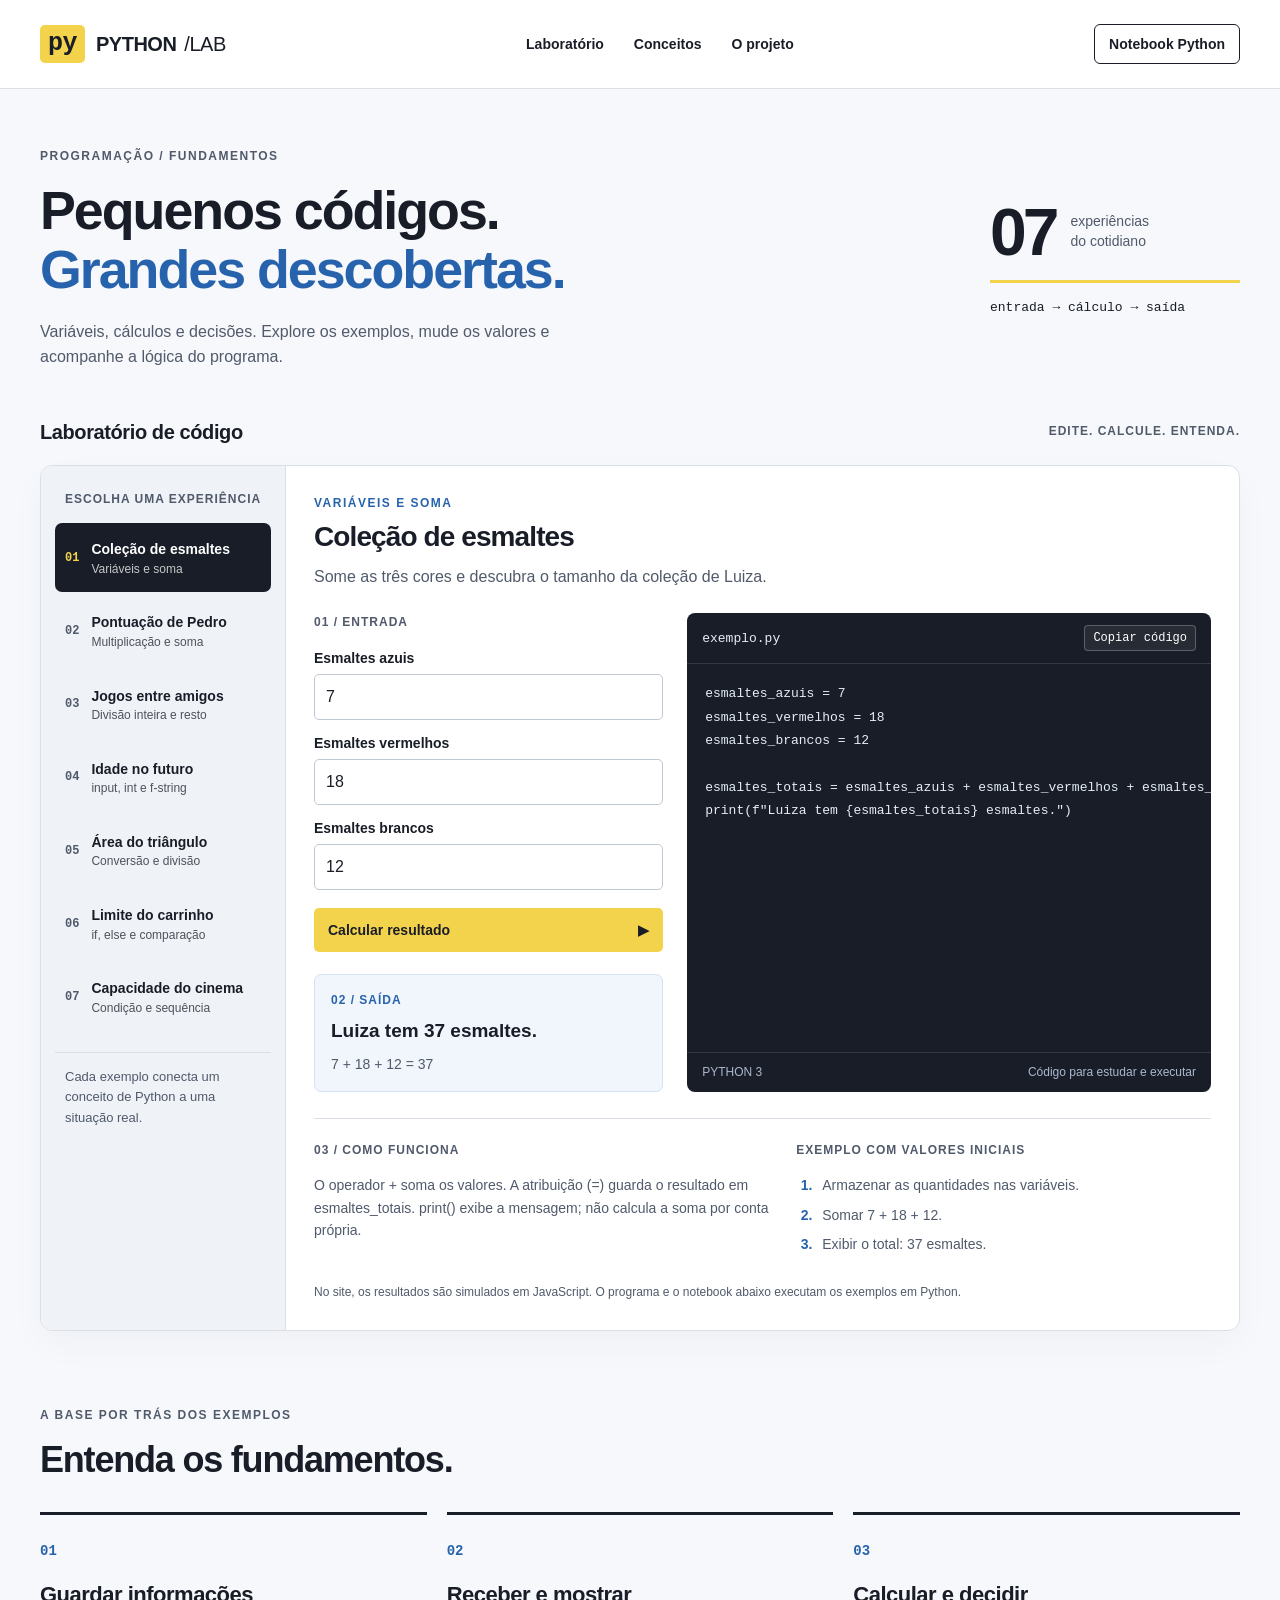
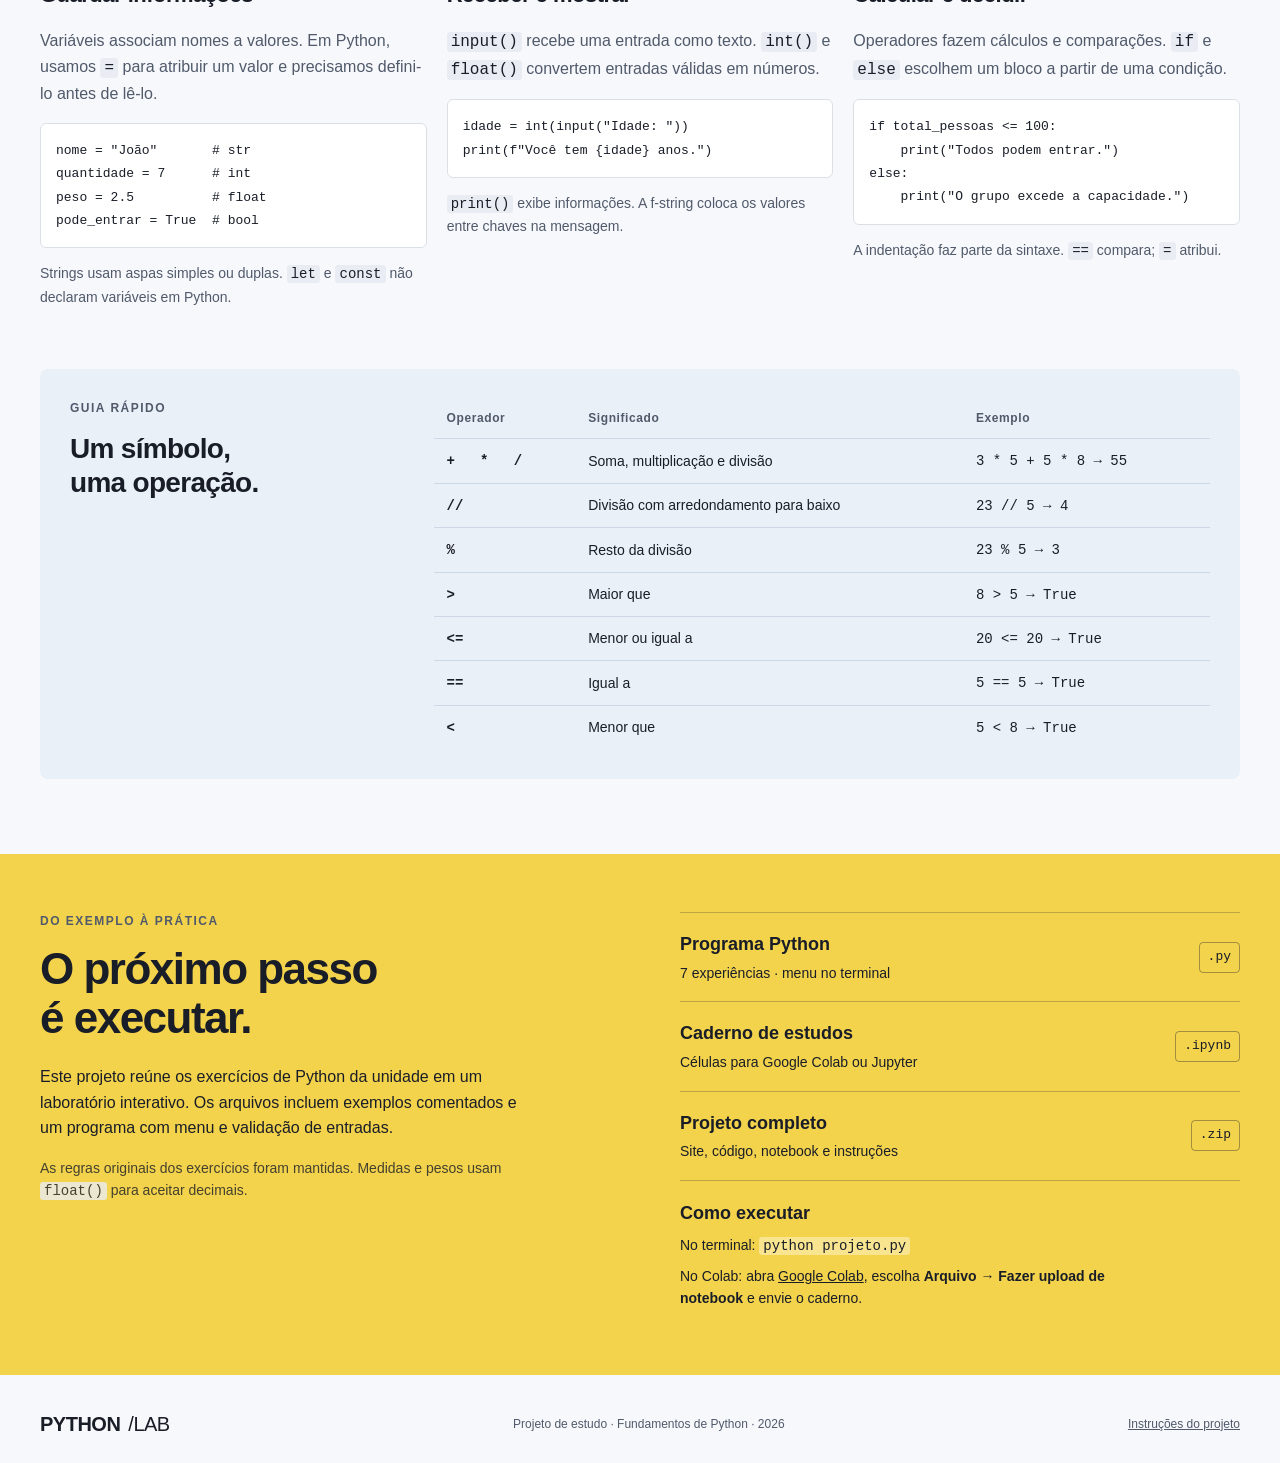
==== index.html @ bea17770 "Add files via upload" ====
<!doctype html>
<html lang="pt-BR">
<head>
<meta charset="utf-8"><meta name="viewport" content="width=device-width, initial-scale=1"><meta name="theme-color" content="#f4d34c">
<title>PYTHON LAB — Fundamentos na prática</title><meta name="description" content="Experimente variáveis, cálculos e condições com sete exemplos de Python. Inclui programa e notebook para executar.">
<link rel="icon" type="image/svg+xml" href="data:image/svg+xml,%3Csvg xmlns='http://www.w3.org/2000/svg' viewBox='0 0 32 32'%3E%3Crect width='32' height='32' rx='7' fill='%23f4d34c'/%3E%3Ctext x='5' y='23' font-family='monospace' font-size='21' font-weight='bold' fill='%23191d27'%3Epy%3C/text%3E%3C/svg%3E">
<link rel="stylesheet" href="style.css"><script src="script.js" defer></script>
</head>
<body>
<a class="skip" href="#laboratorio">Pular para o laboratório</a>
<header><a href="#inicio" class="brand"><span class="brand-mark">py</span>PYTHON<span class="brand-light">/LAB</span></a><nav aria-label="Principal"><a href="#laboratorio">Laboratório</a><a href="#conceitos">Conceitos</a><a href="#projeto">O projeto</a></nav><a class="download-header" href="python_lab.ipynb" download>Notebook Python</a></header>
<main id="inicio">
<section class="intro wrap"><div><p class="eyebrow">PROGRAMAÇÃO / FUNDAMENTOS</p><h1>Pequenos códigos.<br><em>Grandes descobertas.</em></h1><p class="intro-text">Variáveis, cálculos e decisões. Explore os exemplos, mude os valores e acompanhe a lógica do programa.</p></div><div class="intro-note"><span class="note-number">07</span><span>experiências<br>do cotidiano</span><span class="note-line"></span><code>entrada → cálculo → saída</code></div></section>
<section id="laboratorio" class="lab wrap" aria-labelledby="labTitle"><div class="lab-heading"><h2 id="labTitle">Laboratório de código</h2><span>EDITE. CALCULE. ENTENDA.</span></div><div class="lab-grid"><aside class="experiment-list"><p class="eyebrow">ESCOLHA UMA EXPERIÊNCIA</p><div id="moduleList" aria-label="Experiências"></div><p class="list-note">Cada exemplo conecta um conceito de Python a uma situação real.</p></aside><div class="experiment"><div class="experiment-heading"><p class="eyebrow" id="category">CARREGANDO EXEMPLOS</p><h3 id="experimentTitle">Coleção de esmaltes</h3><p id="description">Preparando o laboratório…</p></div><div class="work-grid"><div class="inputs-panel"><p class="small-label">01 / ENTRADA</p><form id="calcForm"><div id="fields"></div><button class="button run" type="submit">Calcular resultado <span aria-hidden="true">▶</span></button></form><p id="error" role="alert" hidden></p><div class="output" aria-live="polite" aria-atomic="true"><p class="small-label">02 / SAÍDA</p><strong id="result">—</strong><p id="detail"></p></div></div><div class="code-panel"><div class="code-head"><span>exemplo.py</span><button type="button" id="copyCode" aria-label="Copiar código Python">Copiar código</button></div><pre tabindex="0" aria-label="Código equivalente em Python"><code id="code"></code></pre><div class="code-foot">PYTHON 3 <span>Código para estudar e executar</span></div></div></div><div class="explanation"><div><p class="small-label">03 / COMO FUNCIONA</p><p id="explanation"></p></div><div><p class="small-label">EXEMPLO COM VALORES INICIAIS</p><ol id="steps"></ol></div></div><p class="simulation-note">No site, os resultados são simulados em JavaScript. O programa e o notebook abaixo executam os exemplos em Python.</p></div></div><noscript><p>Ative JavaScript para experimentar os cálculos. Você também pode baixar o programa Python e o notebook.</p></noscript></section>
<section id="conceitos" class="concepts wrap"><div class="section-title"><p class="eyebrow">A BASE POR TRÁS DOS EXEMPLOS</p><h2>Entenda os fundamentos.</h2></div><div class="concept-grid"><article><span class="concept-index">01</span><h3>Guardar informações</h3><p>Variáveis associam nomes a valores. Em Python, usamos <code>=</code> para atribuir um valor e precisamos defini-lo antes de lê-lo.</p><pre><code>nome = "João"       # str
quantidade = 7      # int
peso = 2.5          # float
pode_entrar = True  # bool</code></pre><p class="concept-note">Strings usam aspas simples ou duplas. <code>let</code> e <code>const</code> não declaram variáveis em Python.</p></article><article><span class="concept-index">02</span><h3>Receber e mostrar</h3><p><code>input()</code> recebe uma entrada como texto. <code>int()</code> e <code>float()</code> convertem entradas válidas em números.</p><pre><code>idade = int(input("Idade: "))
print(f"Você tem {idade} anos.")</code></pre><p class="concept-note"><code>print()</code> exibe informações. A f-string coloca os valores entre chaves na mensagem.</p></article><article><span class="concept-index">03</span><h3>Calcular e decidir</h3><p>Operadores fazem cálculos e comparações. <code>if</code> e <code>else</code> escolhem um bloco a partir de uma condição.</p><pre><code>if total_pessoas &lt;= 100:
    print("Todos podem entrar.")
else:
    print("O grupo excede a capacidade.")</code></pre><p class="concept-note">A indentação faz parte da sintaxe. <code>==</code> compara; <code>=</code> atribui.</p></article></div><div class="operators"><div><p class="eyebrow">GUIA RÁPIDO</p><h3>Um símbolo,<br>uma operação.</h3></div><div class="table-scroll"><table><caption class="sr-only">Operadores aritméticos e de comparação em Python</caption><thead><tr><th scope="col">Operador</th><th scope="col">Significado</th><th scope="col">Exemplo</th></tr></thead><tbody><tr><th scope="row"><code>+ &nbsp; * &nbsp; /</code></th><td>Soma, multiplicação e divisão</td><td><code>3 * 5 + 5 * 8 → 55</code></td></tr><tr><th scope="row"><code>//</code></th><td>Divisão com arredondamento para baixo</td><td><code>23 // 5 → 4</code></td></tr><tr><th scope="row"><code>%</code></th><td>Resto da divisão</td><td><code>23 % 5 → 3</code></td></tr><tr><th scope="row"><code>&gt;</code></th><td>Maior que</td><td><code>8 &gt; 5 → True</code></td></tr><tr><th scope="row"><code>&lt;=</code></th><td>Menor ou igual a</td><td><code>20 &lt;= 20 → True</code></td></tr><tr><th scope="row"><code>==</code></th><td>Igual a</td><td><code>5 == 5 → True</code></td></tr><tr><th scope="row"><code>&lt;</code></th><td>Menor que</td><td><code>5 &lt; 8 → True</code></td></tr></tbody></table></div></div></section>
<section id="projeto" class="project-section"><div class="project wrap"><div><p class="eyebrow">DO EXEMPLO À PRÁTICA</p><h2>O próximo passo<br>é executar.</h2><p>Este projeto reúne os exercícios de Python da unidade em um laboratório interativo. Os arquivos incluem exemplos comentados e um programa com menu e validação de entradas.</p><p class="project-note">As regras originais dos exercícios foram mantidas. Medidas e pesos usam <code>float()</code> para aceitar decimais.</p></div><div class="download-list"><a href="projeto.py" download><span><b>Programa Python</b><small>7 experiências · menu no terminal</small></span><code>.py</code></a><a href="python_lab.ipynb" download><span><b>Caderno de estudos</b><small>Células para Google Colab ou Jupyter</small></span><code>.ipynb</code></a><a href="python-lab-projeto.zip" download><span><b>Projeto completo</b><small>Site, código, notebook e instruções</small></span><code>.zip</code></a><div class="execute-note"><b>Como executar</b><p>No terminal: <code>python projeto.py</code></p><p>No Colab: abra <a href="https://colab.research.google.com/" target="_blank" rel="noopener">Google Colab</a>, escolha <strong>Arquivo → Fazer upload de notebook</strong> e envie o caderno.</p></div></div></div></section>
</main><footer class="wrap"><a class="brand" href="#inicio">PYTHON<span class="brand-light">/LAB</span></a><p>Projeto de estudo · Fundamentos de Python · 2026</p><a href="README.md" download>Instruções do projeto</a></footer>
</body></html>
---- style.css ----
:root{--ink:#191d27;--muted:#505a6b;--yellow:#f4d34c;--blue:#2763ac;--line:#dbe0e7;--paper:#f7f8fb}*{box-sizing:border-box}html{scroll-behavior:smooth;scroll-padding-top:25px}body{margin:0;background:var(--paper);color:var(--ink);font-family:Arial,Helvetica,sans-serif;font-size:16px;line-height:1.6}a{color:inherit}button,input{font:inherit}button,a,input{touch-action:manipulation}button{cursor:pointer}button:focus-visible,a:focus-visible,input:focus-visible,pre:focus-visible{outline:3px solid var(--blue);outline-offset:4px}[hidden]{display:none!important}.wrap{width:min(1240px,calc(100% - 80px));margin-inline:auto}header{display:flex;align-items:center;justify-content:space-between;padding:24px 40px;border-bottom:1px solid var(--line);gap:20px;background:white}.brand{display:flex;align-items:center;gap:8px;font-size:20px;font-weight:800;letter-spacing:-.5px;text-decoration:none}.brand-light{font-weight:400}.brand-mark{background:var(--yellow);padding:0 8px;border-radius:5px;font:700 25px/1.5 monospace;margin-right:3px}nav{display:flex;gap:30px;font-size:14px;font-weight:700}nav a{text-decoration:none}nav a:hover{text-decoration:underline}.download-header{font-size:14px;text-decoration:none;font-weight:700;border:1px solid var(--ink);padding:8px 14px;border-radius:6px}.intro{display:flex;justify-content:space-between;align-items:center;padding-block:58px 46px;gap:35px}.eyebrow,.small-label{font-size:12px;font-weight:700;letter-spacing:1.5px;margin:0 0 14px}.eyebrow{color:var(--muted)}h1{font-size:clamp(34px,4.2vw,56px);letter-spacing:-2px;line-height:1.1;margin:0 0 20px}h1 em{font-style:normal;color:var(--blue)}.intro-text{max-width:570px;color:var(--muted);margin:0}.intro-note{width:250px;display:flex;align-items:center;gap:15px;flex-wrap:wrap}.note-number{font-size:66px;letter-spacing:-4px;font-weight:800;line-height:1}.intro-note>span:nth-child(2){font-size:14px;color:var(--muted);line-height:1.4}.note-line{width:100%;height:3px;background:var(--yellow)}.intro-note code{font-size:13px}.lab{margin-bottom:75px}.lab-heading{display:flex;justify-content:space-between;align-items:center;margin-bottom:17px;gap:20px}.lab-heading h2{font-size:20px;letter-spacing:-.4px;margin:0}.lab-heading>span{font-size:12px;font-weight:700;letter-spacing:1px;color:var(--muted)}.lab-grid{display:grid;grid-template-columns:245px minmax(0,1fr);border:1px solid var(--line);border-radius:12px;overflow:hidden;background:white;box-shadow:0 14px 36px #16223a08}.experiment-list{background:#eff2f7;padding:24px 14px;border-right:1px solid var(--line)}.experiment-list>.eyebrow{padding-left:10px;font-size:12px;letter-spacing:1px}.module-button{width:100%;border:0;background:transparent;text-align:left;display:flex;gap:12px;align-items:center;padding:15px 10px;margin-bottom:4px;border-radius:7px;color:var(--ink)}.module-button:hover{background:#e3e8f0}.module-button[aria-pressed=true]{background:var(--ink);color:white}.module-button .num{font:700 12px monospace;color:var(--muted);flex-shrink:0}.module-button[aria-pressed=true] .num{color:var(--yellow)}.module-button b{font-size:14px;display:block}.module-button small{font-size:12px;display:block;opacity:.75;line-height:1.4}.list-note{font-size:13px;color:var(--muted);padding:14px 10px;margin:20px 0 0;border-top:1px solid var(--line)}.experiment{min-width:0;padding:28px}.experiment-heading .eyebrow{color:var(--blue);margin-bottom:7px}.experiment-heading h3{font-size:28px;letter-spacing:-.9px;line-height:1.2;margin:0 0 10px}.experiment-heading>p:last-child{color:var(--muted);margin:0 0 24px}.work-grid{display:grid;grid-template-columns:minmax(190px,.8fr) minmax(0,1.2fr);gap:24px}.small-label{color:var(--muted);font-size:12px;letter-spacing:1px}label{display:block;font-size:14px;font-weight:700;margin-bottom:5px}.field{margin-bottom:12px}input{width:100%;border:1px solid #bfc7d3;border-radius:5px;padding:9px 11px;background:white;font-variant-numeric:tabular-nums;color:var(--ink);min-width:0}.button{border:0;border-radius:5px;padding:11px 14px;font-size:14px;font-weight:700}.run{background:var(--yellow);color:var(--ink);display:flex;align-items:center;justify-content:space-between;gap:10px;width:100%;margin:18px 0 22px}.run:hover{background:#e7c232}.output{background:#f1f5fc;border:1px solid #d5e2f4;padding:16px;border-radius:7px}.output .small-label{margin-bottom:8px;color:var(--blue)}.output strong{font-size:19px;line-height:1.35;display:block}.output>p:last-child{font-size:14px;color:var(--muted);margin:9px 0 0}.code-panel{background:var(--ink);border-radius:8px;overflow:hidden;display:flex;flex-direction:column;min-width:0;color:#e5edf9}.code-head{padding:12px 15px;border-bottom:1px solid #ffffff20;display:flex;justify-content:space-between;align-items:center;gap:8px;font:13px monospace}.code-head button{background:#ffffff10;color:white;border:1px solid #ffffff40;border-radius:4px;font-size:12px;padding:5px 8px}.code-panel pre{margin:0;padding:18px;flex:1;min-height:240px;max-height:455px;font:13px/1.8 Consolas,monospace;overflow:auto;tab-size:4;white-space:pre}.code-foot{border-top:1px solid #ffffff20;padding:10px 15px;font-size:12px;display:flex;justify-content:space-between;gap:10px;color:#a9b8ce}.explanation{display:grid;grid-template-columns:1.1fr 1fr;gap:26px;border-top:1px solid var(--line);margin-top:26px;padding-top:22px}.explanation p:last-child{font-size:14px;margin:0;color:var(--muted)}.explanation ol{margin:0;padding:0 0 0 20px;font-size:14px;color:var(--muted)}.explanation li{padding-left:6px;margin-bottom:7px}.explanation li::marker{color:var(--blue);font-weight:700}.simulation-note{font-size:12px;color:var(--muted);margin:20px 0 0}.section-title h2{font-size:36px;letter-spacing:-1.2px;line-height:1.15;margin:0 0 32px}.concept-grid{display:grid;grid-template-columns:repeat(3,minmax(0,1fr));gap:20px}.concept-grid article{border-top:3px solid var(--ink);padding:22px 0}.concept-index{font:700 14px monospace;color:var(--blue)}.concept-grid h3{font-size:22px;letter-spacing:-.5px;margin:14px 0 10px}.concept-grid p{font-size:16px;color:var(--muted)}code{font-family:Consolas,monospace}p code{color:var(--ink);background:#e9edf3;padding:1px 4px;border-radius:3px}.concept-grid pre{background:white;border:1px solid var(--line);border-radius:6px;padding:15px;overflow:auto;font-size:13px;line-height:1.8}.concept-grid .concept-note{font-size:14px}.operators{display:grid;grid-template-columns:1fr 2.4fr;gap:40px;margin:25px 0 75px;padding:30px;background:#eaf0f8;border-radius:8px}.operators h3{font-size:28px;line-height:1.2;margin:0;letter-spacing:-.7px}table{border-collapse:collapse;width:100%;font-size:14px;text-align:left}th,td{padding:10px 13px;border-bottom:1px solid #cdd7e5}thead th{color:var(--muted);font-size:12px;letter-spacing:.6px}tbody th{white-space:nowrap}tbody tr:last-child>*{border-bottom:0}.table-scroll{overflow:auto}.project-section{background:var(--yellow);padding:58px 0}.project{display:grid;grid-template-columns:1fr 1fr;gap:80px}.project h2{font-size:44px;line-height:1.1;letter-spacing:-1.5px;margin:0 0 22px}.project p{max-width:490px}.project .project-note{font-size:14px;opacity:.8}.download-list>a{display:flex;justify-content:space-between;align-items:center;gap:20px;border-top:1px solid #191d2740;padding:17px 0;text-decoration:none}.download-list>a:hover b{text-decoration:underline}.download-list small{display:block;font-size:14px;margin-top:3px}.download-list b{font-size:18px}.download-list>a code{font-size:13px;border:1px solid #191d2760;padding:4px 8px;border-radius:4px}.execute-note{border-top:1px solid #191d2740;padding-top:18px;font-size:14px}.execute-note p{margin:7px 0}.execute-note p code{background:#ffffff60}footer{display:flex;justify-content:space-between;align-items:center;gap:20px;padding-block:28px}footer p,footer>a:last-child{font-size:12px;color:var(--muted)}.skip{position:absolute;left:20px;top:-100px;background:white;padding:10px;z-index:10}.skip:focus{top:10px}.sr-only{position:absolute;width:1px;height:1px;padding:0;overflow:hidden;clip:rect(0,0,0,0);white-space:nowrap}#error{font-size:14px;color:#a51d2d;border:1px solid #a51d2d;padding:10px;border-radius:5px}
@media(min-width:1500px){.intro{padding-block:70px 52px}}@media(max-width:1000px){.wrap{width:calc(100% - 40px)}header{padding:20px}nav{gap:15px}.lab-grid{grid-template-columns:200px minmax(0,1fr)}.experiment{padding:22px}.work-grid{grid-template-columns:1fr}.inputs-panel form #fields{display:grid;grid-template-columns:repeat(2,minmax(0,1fr));gap:12px}.run{max-width:280px}.code-panel pre{min-height:0;max-height:340px}.explanation{grid-template-columns:1fr;gap:16px}.concept-grid{gap:18px}.project{gap:40px}.intro-note{width:210px;flex-shrink:0}}@media(max-width:680px){header{flex-wrap:wrap;gap:14px}.brand{font-size:18px}.download-header{font-size:12px;padding:7px 10px}nav{order:3;width:100%;font-size:14px;justify-content:space-between;border-top:1px solid var(--line);padding-top:12px}.intro{padding-block:34px;display:block}h1{letter-spacing:-1.2px}.intro-note{display:none}.intro-text{font-size:16px}.lab-heading{align-items:start}.lab-heading h2{font-size:18px}.lab-heading>span{font-size:12px;max-width:125px;text-align:right}.lab-grid{grid-template-columns:1fr}.experiment-list{border-right:0;border-bottom:1px solid var(--line);padding:15px}.experiment-list>.eyebrow{padding-left:0}.experiment-list #moduleList{display:grid;grid-template-columns:1fr 1fr;gap:4px}.module-button{margin:0;padding:10px 8px;gap:8px;align-items:start}.module-button b{font-size:13px}.module-button small{font-size:12px}.module-button .num{line-height:1.8}.list-note{display:none}.experiment{padding:20px 16px}.experiment-heading h3{font-size:25px}.inputs-panel form #fields{gap:10px}.run{max-width:none}.lab{margin-bottom:45px}.concept-grid{grid-template-columns:1fr;gap:0}.section-title h2{font-size:30px;margin-bottom:20px}.operators{grid-template-columns:1fr;gap:20px;padding:20px;margin-bottom:45px}.operators h3 br{display:none}td,th{padding:10px 7px}.operators table{min-width:410px}.project-section{padding:40px 0}.project{grid-template-columns:1fr;gap:24px}.project h2{font-size:36px}footer{align-items:start;flex-wrap:wrap}footer p{margin:0}footer>a:last-child{width:100%}}@media(prefers-reduced-motion:reduce){html{scroll-behavior:auto}}
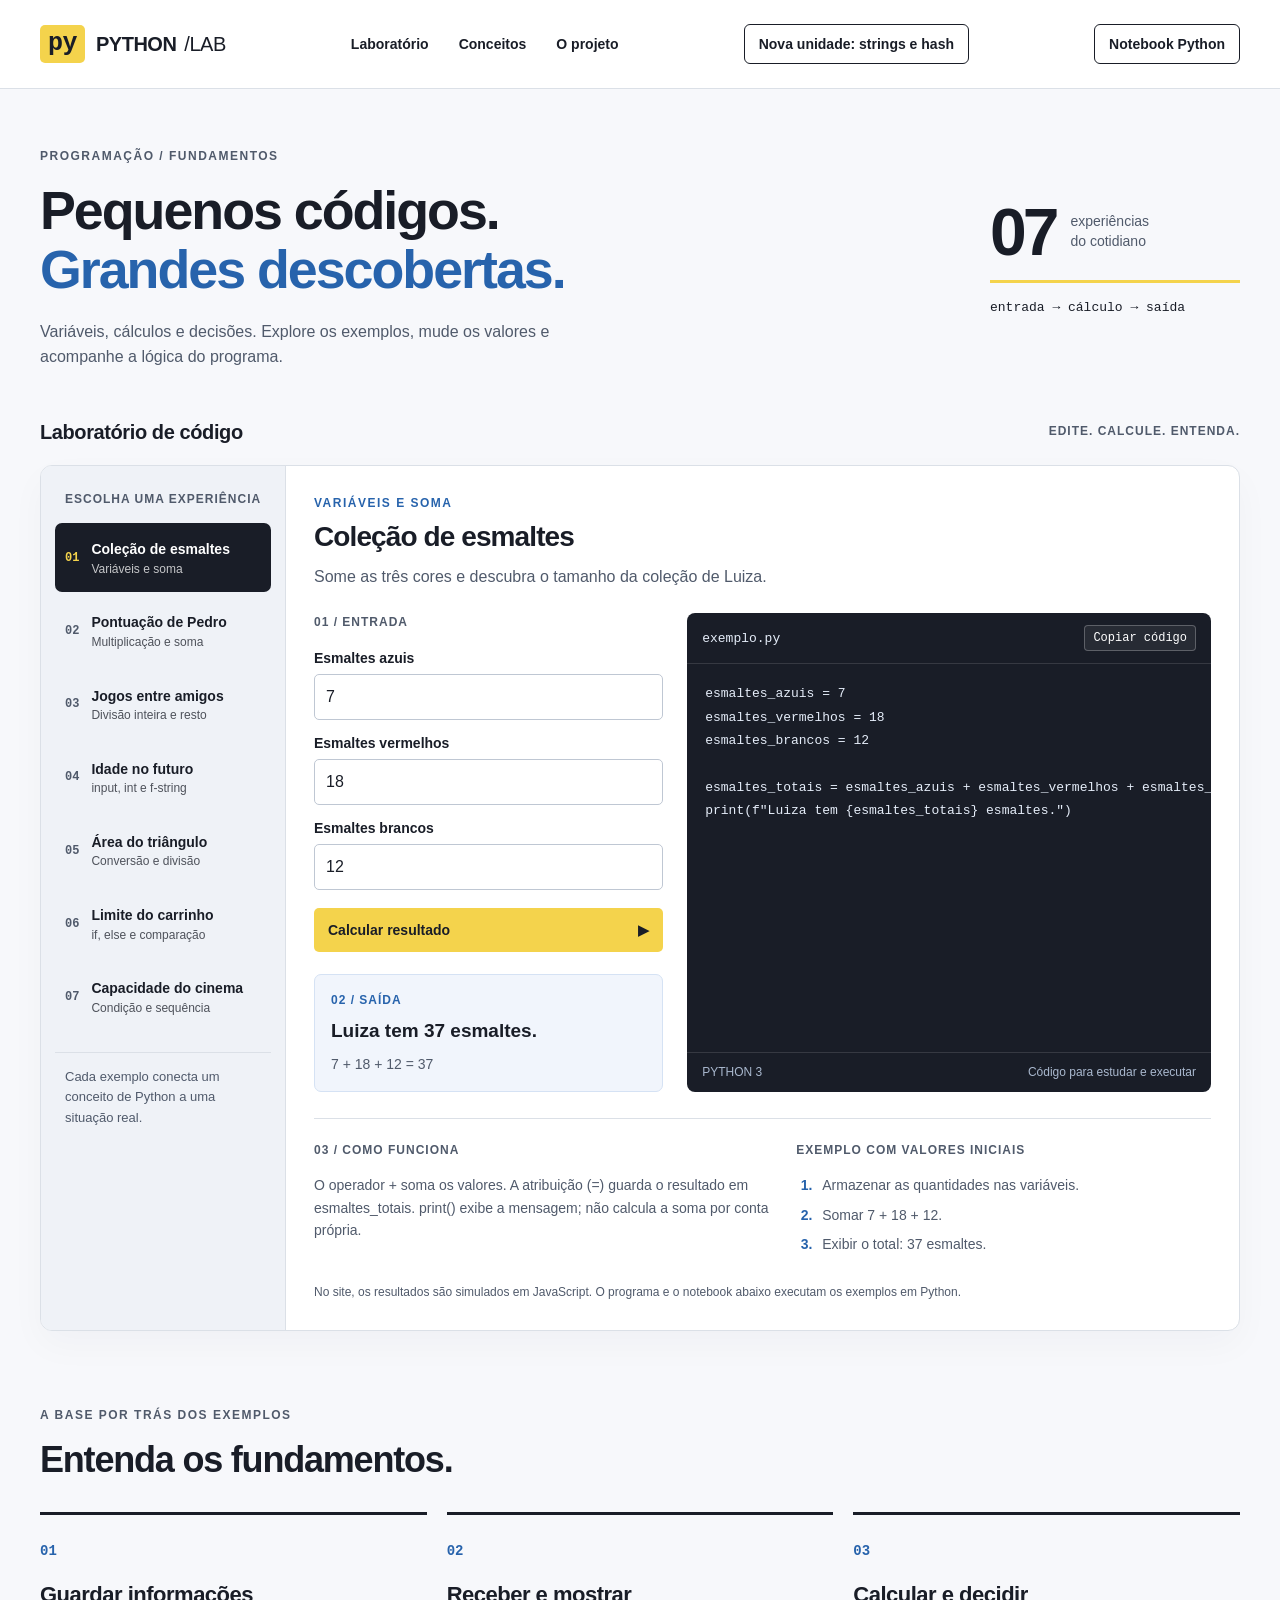
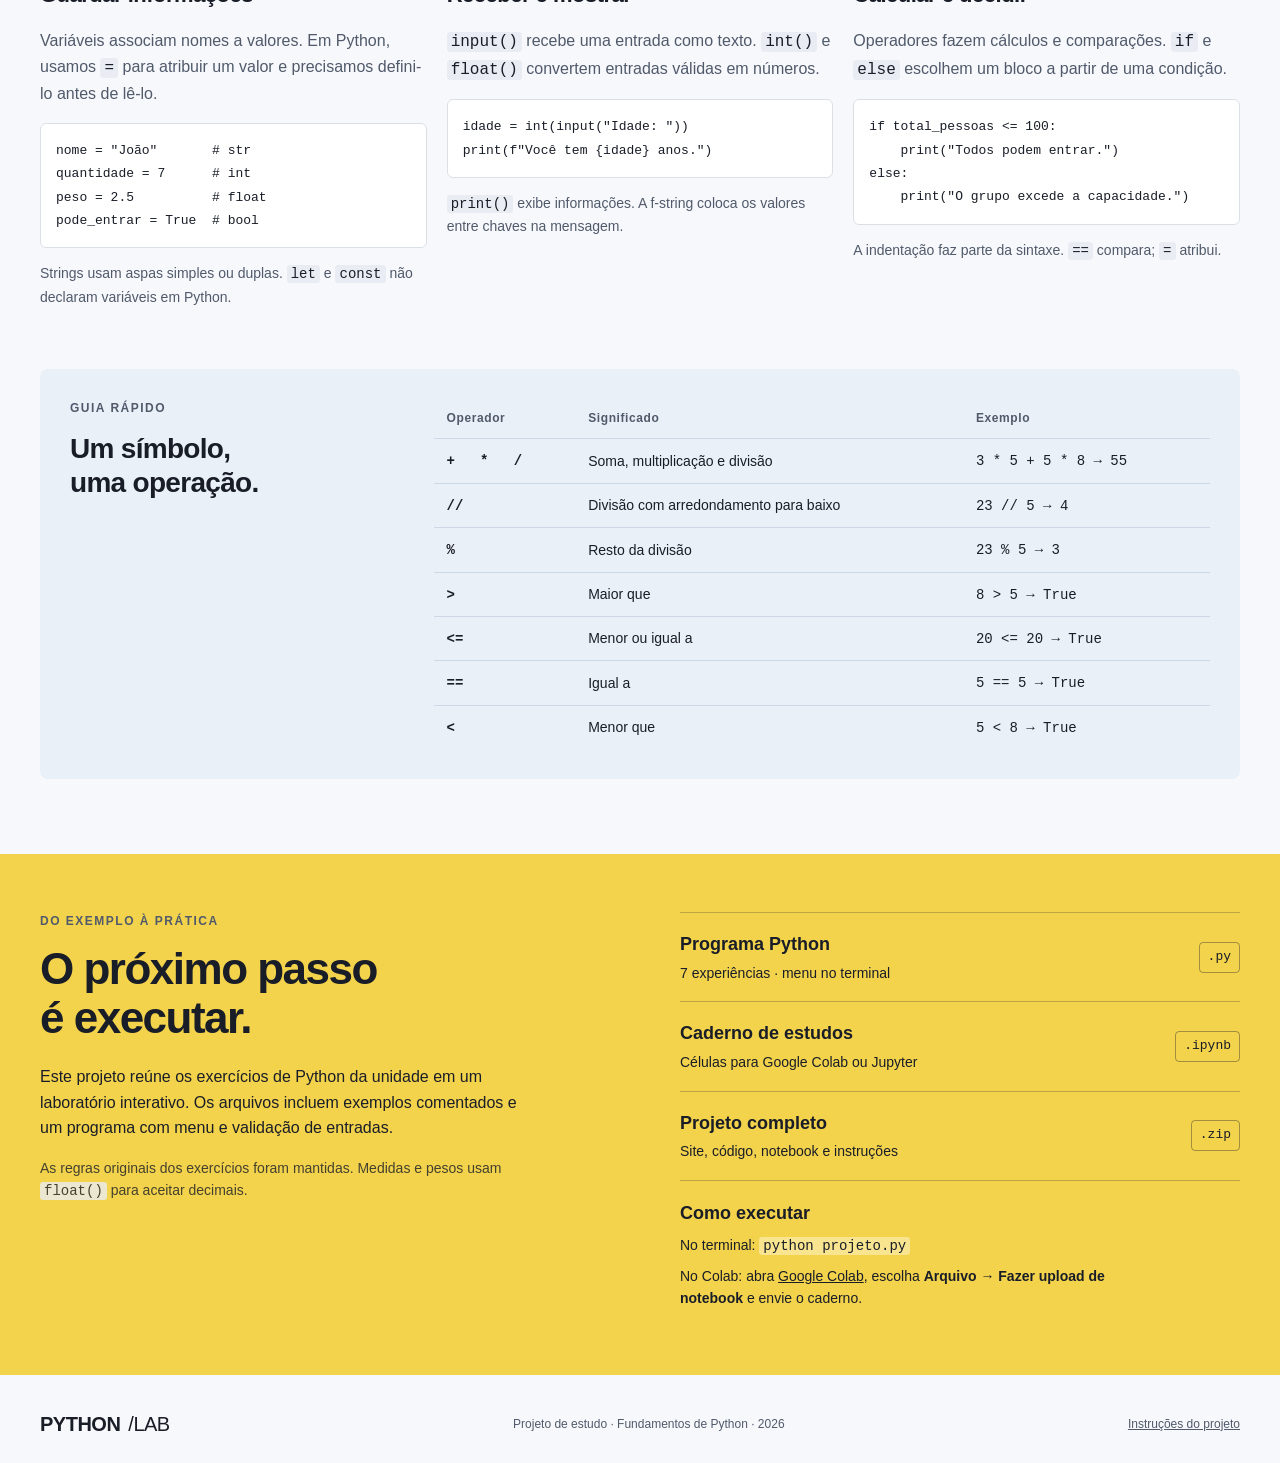
==== commit 5f4a8787: "Inclui acesso ao novo laboratório de strings e hash" ====
--- a/index.html
+++ b/index.html
@@ -8,7 +8,7 @@
 </head>
 <body>
 <a class="skip" href="#laboratorio">Pular para o laboratório</a>
-<header><a href="#inicio" class="brand"><span class="brand-mark">py</span>PYTHON<span class="brand-light">/LAB</span></a><nav aria-label="Principal"><a href="#laboratorio">Laboratório</a><a href="#conceitos">Conceitos</a><a href="#projeto">O projeto</a></nav><a class="download-header" href="python_lab.ipynb" download>Notebook Python</a></header>
+<header><a href="#inicio" class="brand"><span class="brand-mark">py</span>PYTHON<span class="brand-light">/LAB</span></a><nav aria-label="Principal"><a href="#laboratorio">Laboratório</a><a href="#conceitos">Conceitos</a><a href="#projeto">O projeto</a></nav><a class="download-header" href="seguranca/">Nova unidade: strings e hash</a><a class="download-header" href="python_lab.ipynb" download>Notebook Python</a></header>
 <main id="inicio">
 <section class="intro wrap"><div><p class="eyebrow">PROGRAMAÇÃO / FUNDAMENTOS</p><h1>Pequenos códigos.<br><em>Grandes descobertas.</em></h1><p class="intro-text">Variáveis, cálculos e decisões. Explore os exemplos, mude os valores e acompanhe a lógica do programa.</p></div><div class="intro-note"><span class="note-number">07</span><span>experiências<br>do cotidiano</span><span class="note-line"></span><code>entrada → cálculo → saída</code></div></section>
 <section id="laboratorio" class="lab wrap" aria-labelledby="labTitle"><div class="lab-heading"><h2 id="labTitle">Laboratório de código</h2><span>EDITE. CALCULE. ENTENDA.</span></div><div class="lab-grid"><aside class="experiment-list"><p class="eyebrow">ESCOLHA UMA EXPERIÊNCIA</p><div id="moduleList" aria-label="Experiências"></div><p class="list-note">Cada exemplo conecta um conceito de Python a uma situação real.</p></aside><div class="experiment"><div class="experiment-heading"><p class="eyebrow" id="category">CARREGANDO EXEMPLOS</p><h3 id="experimentTitle">Coleção de esmaltes</h3><p id="description">Preparando o laboratório…</p></div><div class="work-grid"><div class="inputs-panel"><p class="small-label">01 / ENTRADA</p><form id="calcForm"><div id="fields"></div><button class="button run" type="submit">Calcular resultado <span aria-hidden="true">▶</span></button></form><p id="error" role="alert" hidden></p><div class="output" aria-live="polite" aria-atomic="true"><p class="small-label">02 / SAÍDA</p><strong id="result">—</strong><p id="detail"></p></div></div><div class="code-panel"><div class="code-head"><span>exemplo.py</span><button type="button" id="copyCode" aria-label="Copiar código Python">Copiar código</button></div><pre tabindex="0" aria-label="Código equivalente em Python"><code id="code"></code></pre><div class="code-foot">PYTHON 3 <span>Código para estudar e executar</span></div></div></div><div class="explanation"><div><p class="small-label">03 / COMO FUNCIONA</p><p id="explanation"></p></div><div><p class="small-label">EXEMPLO COM VALORES INICIAIS</p><ol id="steps"></ol></div></div><p class="simulation-note">No site, os resultados são simulados em JavaScript. O programa e o notebook abaixo executam os exemplos em Python.</p></div></div><noscript><p>Ative JavaScript para experimentar os cálculos. Você também pode baixar o programa Python e o notebook.</p></noscript></section>
